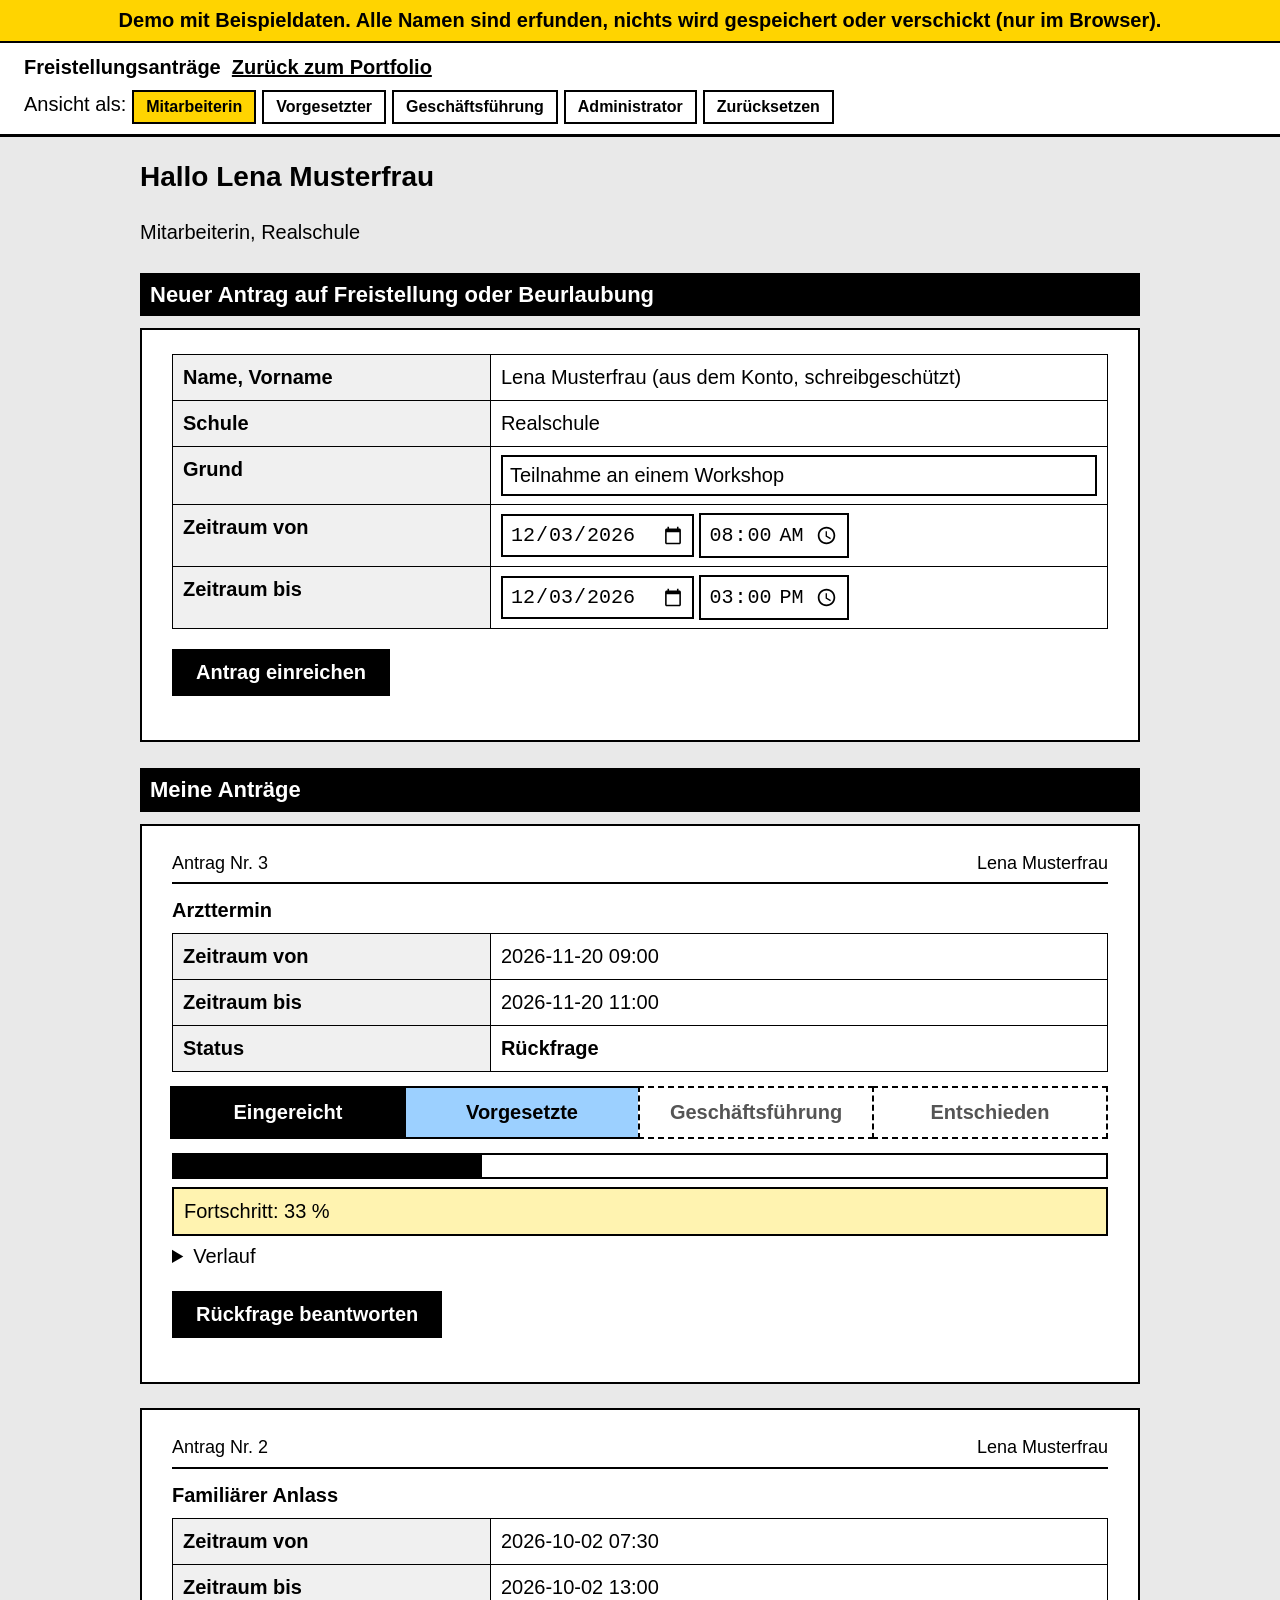
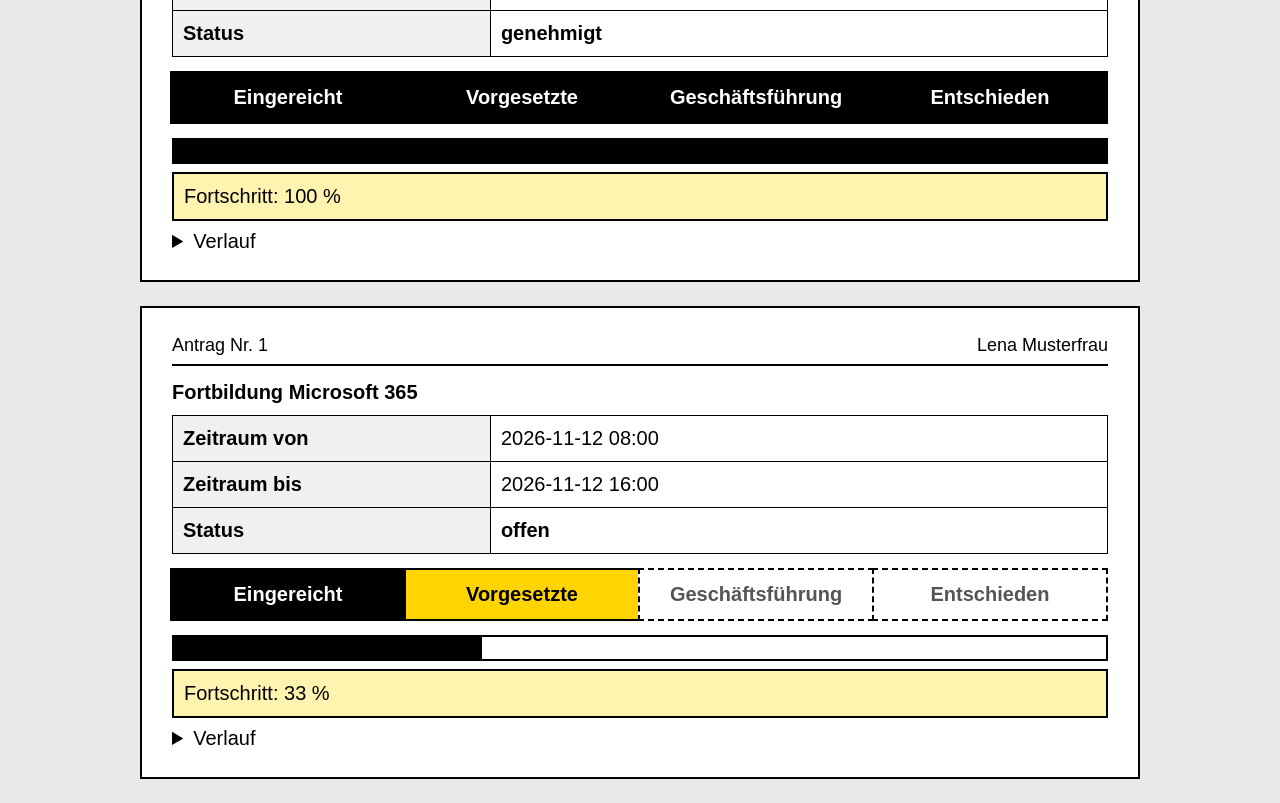
==== freistellungen-demo/index.html @ bbd0cb9a "Portfolio und Freistellungen-Demo" ====
<!doctype html><html lang="de"><head><meta charset="utf-8"><meta name="viewport" content="width=device-width,initial-scale=1">
<title>Freistellungsanträge (Demo mit Beispieldaten)</title><link rel="stylesheet" href="style.css"></head><body>
<div class="demo">Demo mit Beispieldaten. Alle Namen sind erfunden, nichts wird gespeichert oder verschickt (nur im Browser).</div>
<div class="top"><div><strong>Freistellungsanträge</strong> &nbsp;<a href="../">Zurück zum Portfolio</a></div>
<div class="role" id="roles"></div></div>
<main id="app"></main>
<script src="app.js"></script></body></html>
---- freistellungen-demo/style.css ----
body{font-family:Arial,Helvetica,sans-serif;font-size:20px;line-height:1.45;color:#000;background:#e9e9e9;margin:0}
.top{background:#fff;border-bottom:3px solid #000;padding:10px 24px;display:flex;justify-content:space-between;align-items:center;flex-wrap:wrap;gap:8px}
.top a{color:#000;font-weight:bold;margin-right:18px;text-decoration:underline}
.top form{display:inline}
.demo{background:#ffd400;color:#000;font-weight:bold;text-align:center;padding:6px;border-bottom:2px solid #000}
main{max-width:1000px;margin:20px auto;padding:0 12px}
.paper{background:#fff;border:2px solid #000;padding:24px 30px;margin-bottom:24px}
.hdr{display:flex;justify-content:space-between;border-bottom:2px solid #000;padding-bottom:6px;font-size:18px}
h1{font-size:28px;margin:18px 0 4px}
h2{font-size:22px;background:#000;color:#fff;padding:6px 10px;margin:26px 0 12px}
h3{font-size:20px;margin:0 0 8px}
table.f{width:100%;border-collapse:collapse}
table.f th,table.f td{border:1.5px solid #000;padding:8px 10px;vertical-align:top;text-align:left}
table.f th{width:34%;background:#f0f0f0}
input[type=text],input[type=date],input[type=time],input[type=tel],select,textarea{font-size:20px;padding:7px;border:2px solid #000;background:#fff;color:#000;max-width:100%;box-sizing:border-box}
textarea{width:100%;min-height:90px}
input[type=text],input[type=tel]{width:100%}
input[type=checkbox],input[type=radio]{width:22px;height:22px;vertical-align:middle;margin-right:6px;accent-color:#000}
label.c{display:inline-block;margin:3px 16px 3px 0;white-space:nowrap}
.hint{background:#fff3b0;border:2px solid #000;padding:8px 10px;font-weight:bold;margin:6px 0}
.btn,button{font-size:20px;font-weight:bold;padding:10px 22px;border:2px solid #000;background:#000;color:#fff;cursor:pointer;text-decoration:none;display:inline-block}
.btn.light,button.light{background:#fff;color:#000}
.flash{padding:10px 14px;border:2px solid #000;margin-bottom:12px;font-weight:bold}
.flash.ok{background:#c9f0c9}.flash.err{background:#ffd2d2}
.steps{display:flex;gap:0;margin:14px 0;padding:0;list-style:none}
.steps li{flex:1;text-align:center;padding:10px 4px;border:2px solid #000;margin-left:-2px;background:#fff;font-weight:bold}
.steps li.done{background:#000;color:#fff}
.steps li.now{background:#ffd400}
.steps li.ask{background:#9cd0ff}
.steps li.bad{background:#ff6b6b}
.steps li.todo{color:#555;border-style:dashed}
table.l{width:100%;border-collapse:collapse;background:#fff}
table.l th,table.l td{border:1.5px solid #000;padding:8px;text-align:left}
table.l th{background:#000;color:#fff}
.box{border:2px solid #000;padding:12px;margin:10px 0}
.tag{display:inline-block;border:2px solid #000;padding:1px 8px;font-weight:bold;margin:2px}
.stundenreihe label{margin-right:10px}
iframe.mail{width:100%;height:640px;border:2px solid #000;background:#fff}
small,.muted{color:#333;font-size:17px}

.lg img{vertical-align:middle;margin-right:8px}

.full{width:100%}
img.mini{vertical-align:middle}
.bar{height:22px;border:2px solid #000;background:#fff;margin:8px 0}.bar span{display:block;height:100%;background:#000;transition:width .6s}
.role{display:inline-flex;gap:6px;flex-wrap:wrap}.role button{font-size:16px;padding:6px 12px}.role button.on{background:#ffd400;color:#000}
.mailbox{background:#f7f7f7;border:1.5px dashed #000;padding:8px 12px;font-size:16px;margin:4px 0}
@media(max-width:700px){body{font-size:17px}.paper{padding:14px}.steps li{font-size:13px}}
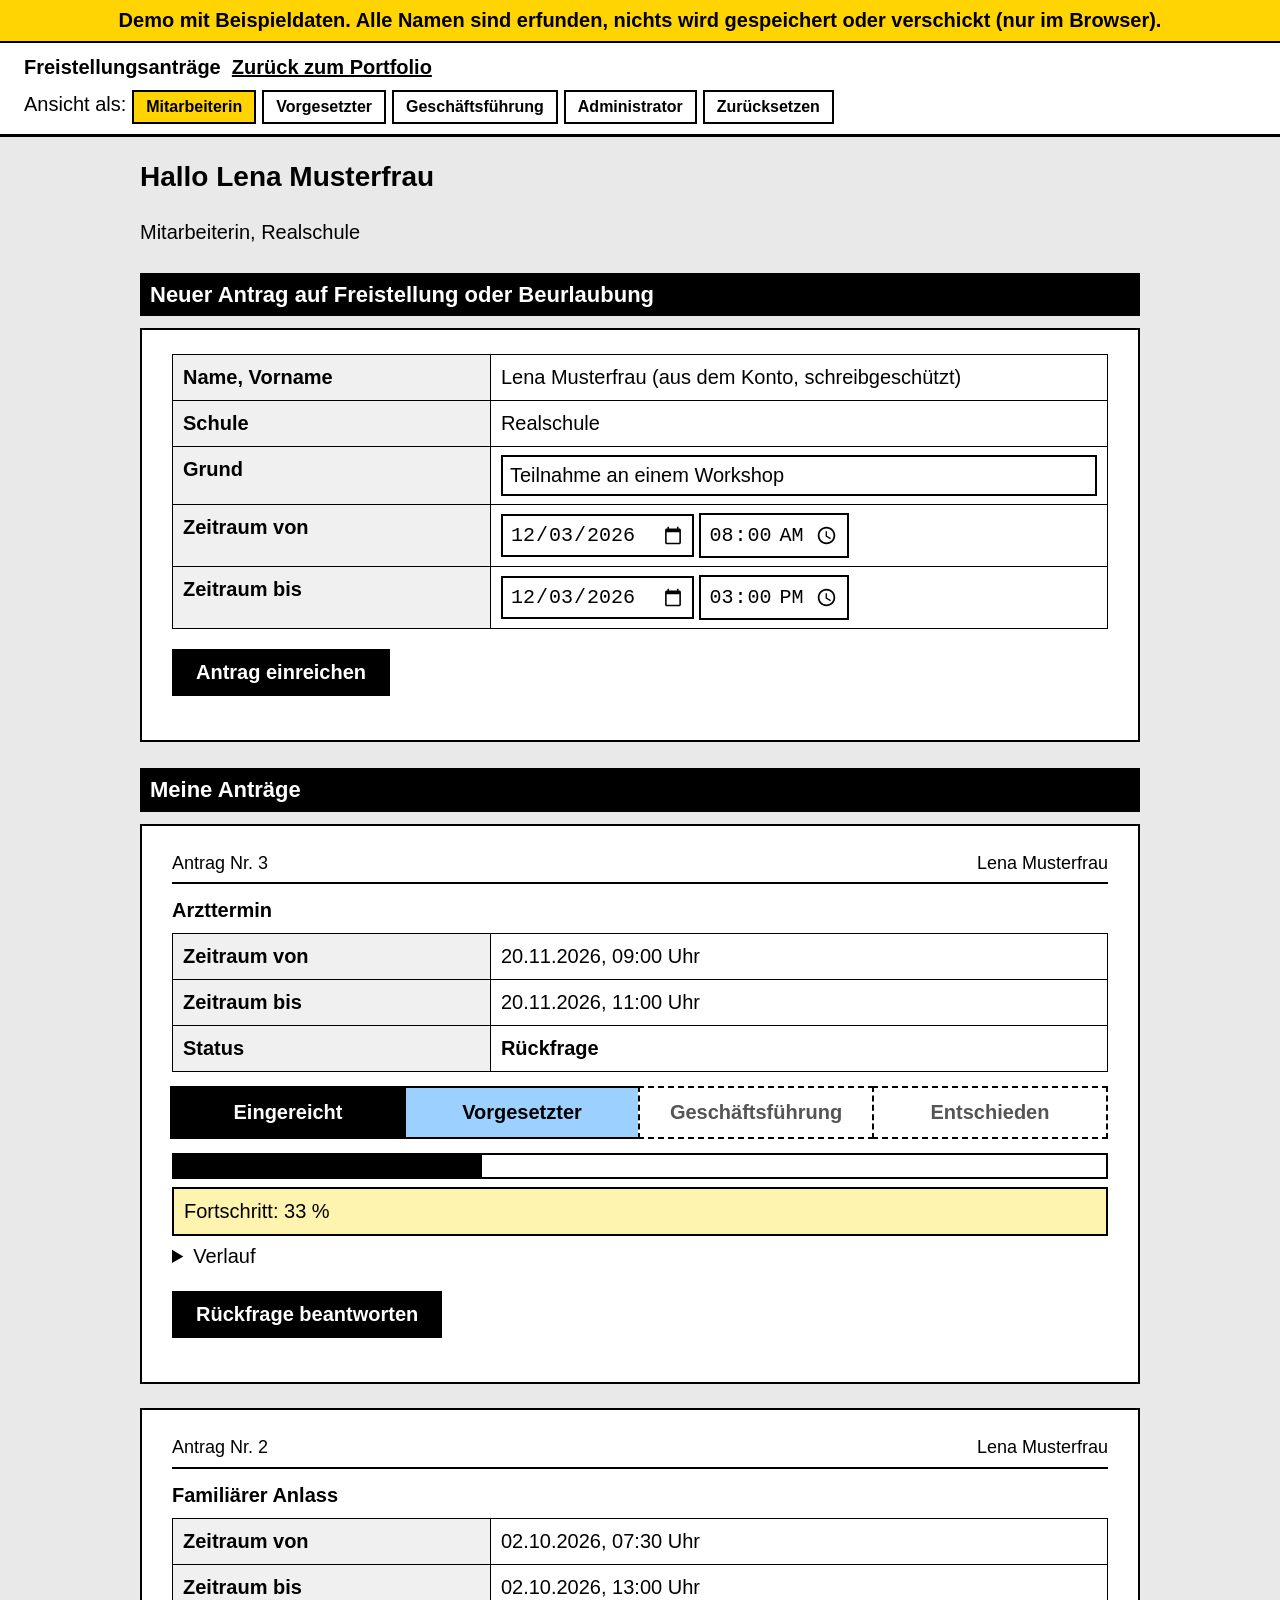
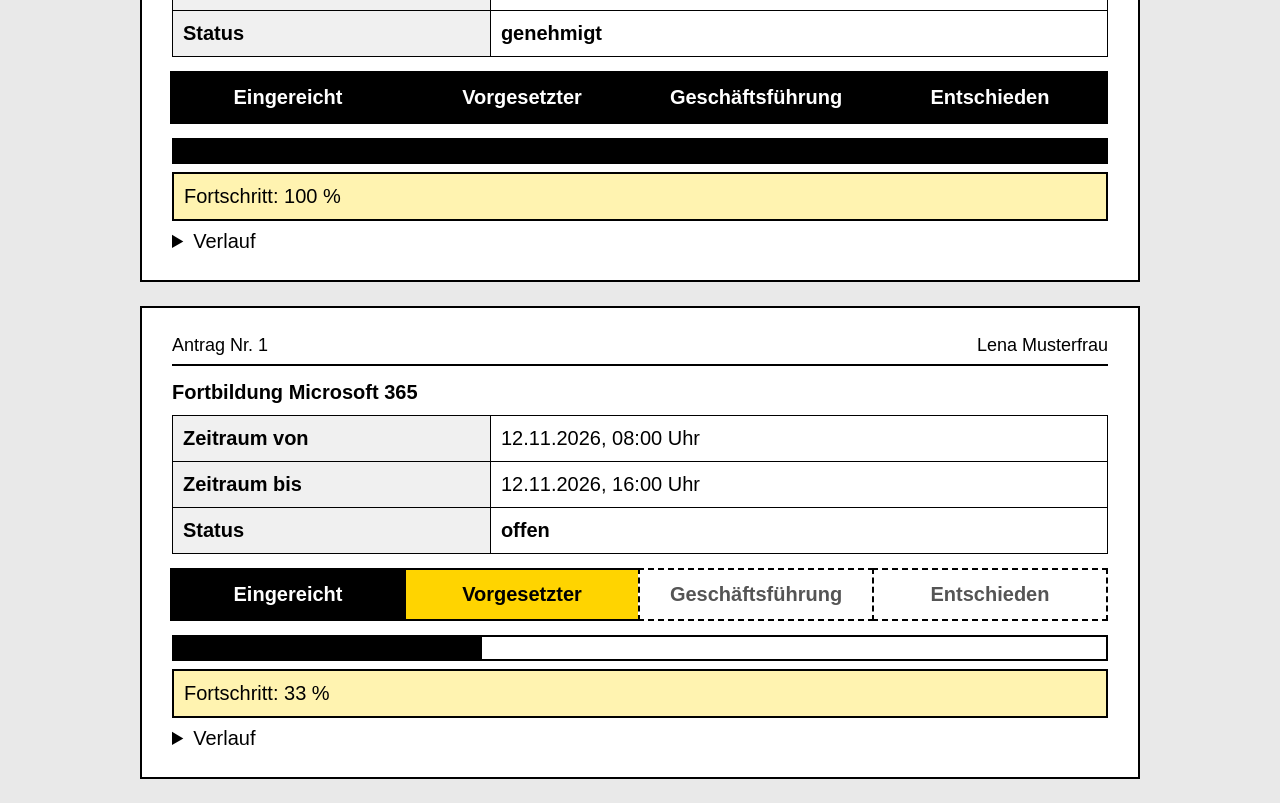
==== commit 466153c7: "Korrekturen: Rechtschreibung, Datumsformat, Mobilansicht, Meta-Tags" ====
--- a/freistellungen-demo/index.html
+++ b/freistellungen-demo/index.html
@@ -1,5 +1,5 @@
 <!doctype html><html lang="de"><head><meta charset="utf-8"><meta name="viewport" content="width=device-width,initial-scale=1">
-<title>Freistellungsanträge (Demo mit Beispieldaten)</title><link rel="stylesheet" href="style.css"></head><body>
+<title>Freistellungsanträge (Demo mit Beispieldaten)</title><meta name="description" content="Demo mit Beispieldaten aus dem Portfolio von Andreas Baumgartner."><link rel="icon" href="data:image/svg+xml,%3Csvg xmlns=%27http://www.w3.org/2000/svg%27 viewBox=%270 0 64 64%27%3E%3Crect width=%2764%27 height=%2764%27 rx=%2712%27 fill=%27%231f5fbf%27/%3E%3Ctext x=%2732%27 y=%2742%27 font-size=%2728%27 text-anchor=%27middle%27 fill=%27white%27 font-family=%27Arial%27 font-weight=%27bold%27%3EAB%3C/text%3E%3C/svg%3E"><link rel="stylesheet" href="style.css"></head><body>
 <div class="demo">Demo mit Beispieldaten. Alle Namen sind erfunden, nichts wird gespeichert oder verschickt (nur im Browser).</div>
 <div class="top"><div><strong>Freistellungsanträge</strong> &nbsp;<a href="../">Zurück zum Portfolio</a></div>
 <div class="role" id="roles"></div></div>
--- a/freistellungen-demo/style.css
+++ b/freistellungen-demo/style.css
@@ -46,3 +46,4 @@
 .role{display:inline-flex;gap:6px;flex-wrap:wrap}.role button{font-size:16px;padding:6px 12px}.role button.on{background:#ffd400;color:#000}
 .mailbox{background:#f7f7f7;border:1.5px dashed #000;padding:8px 12px;font-size:16px;margin:4px 0}
 @media(max-width:700px){body{font-size:17px}.paper{padding:14px}.steps li{font-size:13px}}
+@media(max-width:600px){input[type=date],input[type=time]{font-size:16px;width:100%;margin-bottom:4px}.steps li{font-size:11px;padding:8px 2px;overflow-wrap:anywhere}table.f th,table.f td{padding:6px;overflow-wrap:anywhere}.top{padding:10px 12px}main{overflow-wrap:anywhere}}
